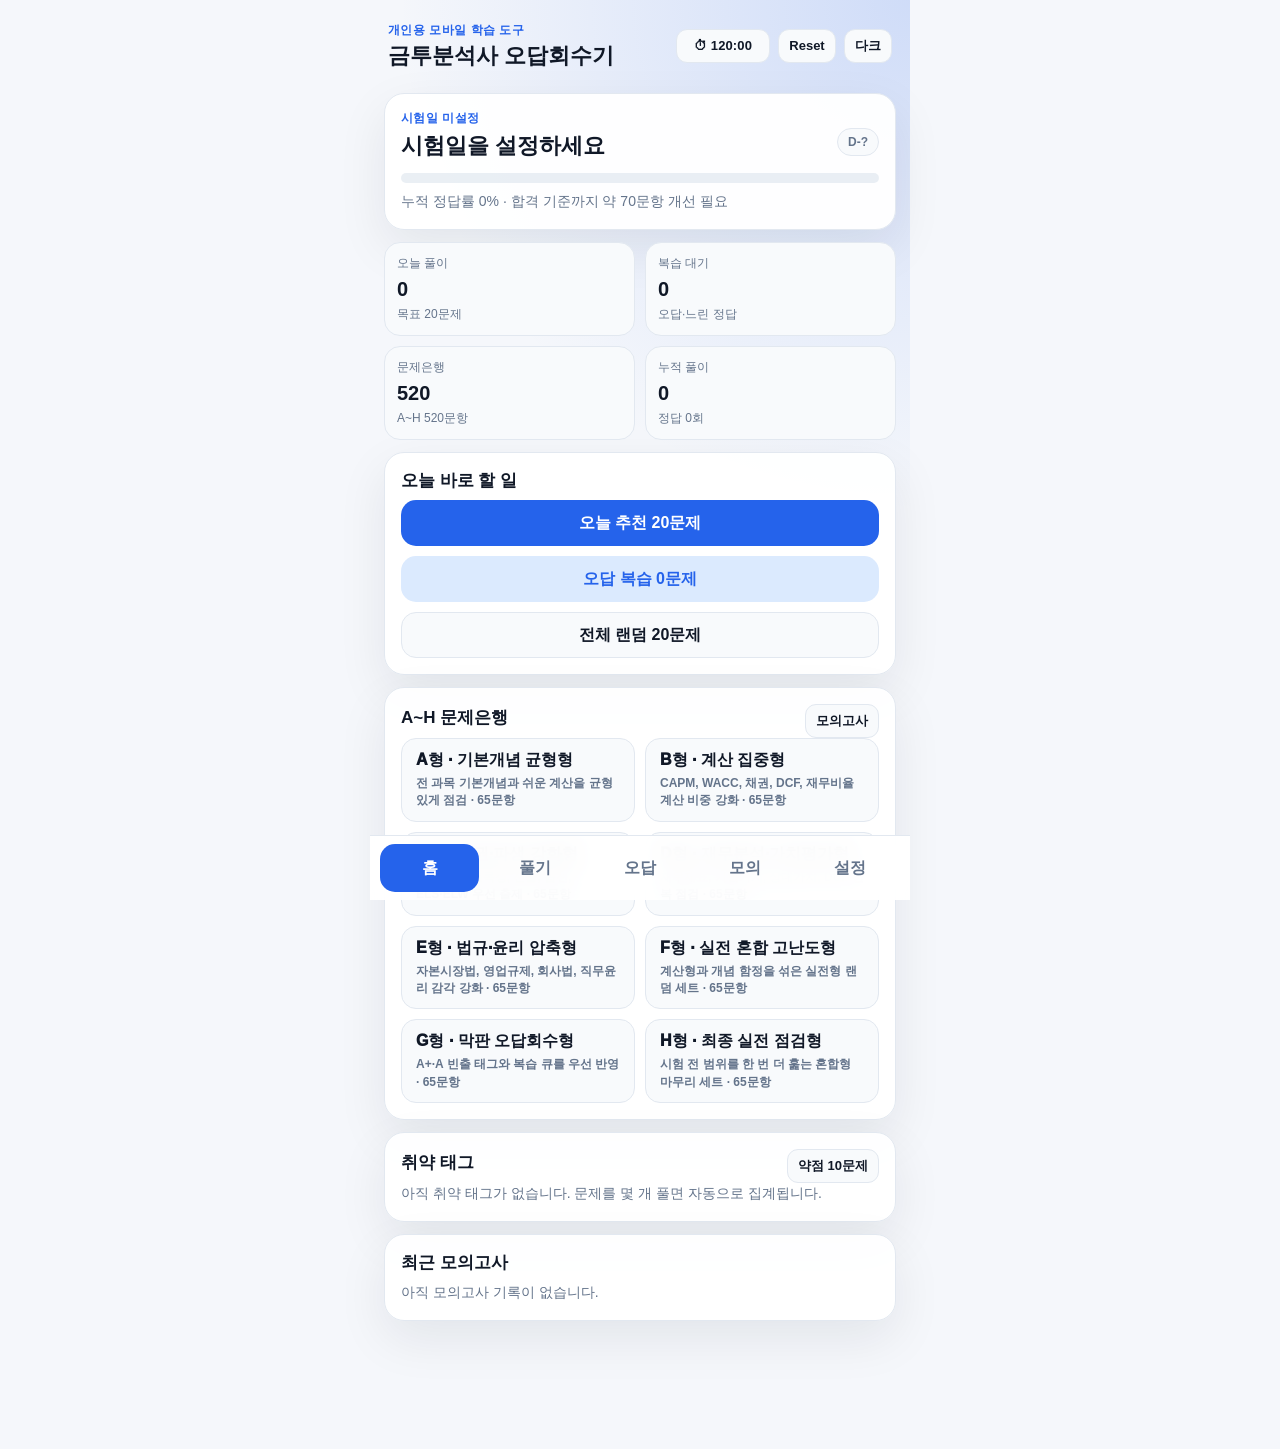
==== index.html @ 204c1f69 "Add files via upload" ====
<!doctype html>
<html lang="ko" data-theme="light">
<head>
  <meta charset="utf-8" />
  <meta name="viewport" content="width=device-width, initial-scale=1, viewport-fit=cover" />
  <meta name="theme-color" content="#f5f7fb" />
  <title>금투분석사 개인 오답회수기</title>
  <link rel="manifest" href="manifest.webmanifest" />
  <link rel="stylesheet" href="styles.css" />
</head>
<body>
  <div id="app-shell">
    <header class="app-header">
      <div>
        <p class="eyebrow">개인용 모바일 학습 도구</p>
        <h1>금투분석사 오답회수기</h1>
      </div>
      <div class="header-actions">
        <button id="appTimerToggle" class="ghost small timer-toggle" data-action="toggle-app-timer" type="button" aria-label="타이머 시작 또는 일시정지">⏱ 120:00</button>
        <button id="appTimerReset" class="ghost small timer-reset" data-action="reset-app-timer" type="button" aria-label="타이머 초기화">Reset</button>
        <button id="themeToggle" class="ghost small" data-action="toggle-theme" type="button">다크</button>
        <button id="installBtn" class="ghost small hidden" type="button">설치</button>
      </div>
    </header>

    <main id="view" class="view" aria-live="polite"></main>

    <nav class="tabbar" aria-label="주요 메뉴">
      <button class="tab active" data-tab="home" type="button">홈</button>
      <button class="tab" data-tab="quiz" type="button">풀기</button>
      <button class="tab" data-tab="wrong" type="button">오답</button>
      <button class="tab" data-tab="mock" type="button">모의</button>
      <button class="tab" data-tab="settings" type="button">설정</button>
    </nav>
  </div>

  <div id="toast" class="toast hidden" role="status"></div>

  <script src="app.js"></script>
</body>
</html>
---- styles.css ----
:root {
  --bg: #f5f7fb;
  --surface: #ffffff;
  --surface-2: #f8fafc;
  --ink: #101827;
  --muted: #64748b;
  --line: #e2e8f0;
  --primary: #2563eb;
  --primary-soft: #dbeafe;
  --primary-ink: #ffffff;
  --danger: #dc2626;
  --danger-soft: #fee2e2;
  --success: #15803d;
  --success-soft: #dcfce7;
  --warning: #b45309;
  --warning-soft: #fef3c7;
  --chip: #eef2ff;
  --shadow: 0 18px 50px rgba(15, 23, 42, .08);
  --radius: 20px;
  color-scheme: light;
}

html[data-theme="dark"] {
  --bg: #0b1220;
  --surface: #111827;
  --surface-2: #0f172a;
  --ink: #e5e7eb;
  --muted: #94a3b8;
  --line: #263244;
  --primary: #60a5fa;
  --primary-soft: #172554;
  --primary-ink: #07111f;
  --danger: #f87171;
  --danger-soft: #3f1d22;
  --success: #4ade80;
  --success-soft: #12301d;
  --warning: #fbbf24;
  --warning-soft: #3b2b0d;
  --chip: #18233a;
  --shadow: 0 18px 50px rgba(0, 0, 0, .28);
  color-scheme: dark;
}

* { box-sizing: border-box; }

html, body {
  margin: 0;
  min-height: 100%;
  background: var(--bg);
  color: var(--ink);
  font-family: -apple-system, BlinkMacSystemFont, "Apple SD Gothic Neo", "Noto Sans KR", "Segoe UI", sans-serif;
}

body { padding: env(safe-area-inset-top) 0 env(safe-area-inset-bottom); }
button, input, select, textarea { font: inherit; }
button { border: 0; cursor: pointer; }
button:disabled { opacity: .5; cursor: not-allowed; }

#app-shell {
  width: min(100%, 540px);
  min-height: 100vh;
  margin: 0 auto;
  position: relative;
  background: radial-gradient(circle at top right, color-mix(in srgb, var(--primary) 18%, transparent), transparent 32rem), var(--bg);
  padding-bottom: 88px;
}

.app-header {
  padding: 22px 18px 12px;
  display: flex;
  align-items: center;
  justify-content: space-between;
  gap: 16px;
}
.header-actions { display:flex; gap: 8px; align-items:center; }
.eyebrow { margin: 0 0 4px; color: var(--primary); font-weight: 900; font-size: 12px; letter-spacing: .04em; }
h1, h2, h3, p { margin-top: 0; }
h1 { margin-bottom: 0; font-size: 22px; line-height: 1.2; }
h2 { margin-bottom: 12px; font-size: 22px; }
h3 { margin-bottom: 8px; font-size: 17px; }
.view { padding: 0 14px 28px; }

.card {
  background: color-mix(in srgb, var(--surface) 96%, transparent);
  border: 1px solid var(--line);
  box-shadow: var(--shadow);
  border-radius: var(--radius);
  padding: 16px;
  margin: 12px 0;
}
.card.flat { box-shadow: none; background: var(--surface-2); }
.grid2 { display: grid; grid-template-columns: 1fr 1fr; gap: 10px; }
.grid3 { display: grid; grid-template-columns: repeat(3, 1fr); gap: 10px; }
.metric { background: var(--surface-2); border: 1px solid var(--line); border-radius: 16px; padding: 12px; }
.metric .label { color: var(--muted); font-size: 12px; margin: 0 0 6px; }
.metric .value { font-size: 20px; font-weight: 900; margin: 0; }
.metric .sub { color: var(--muted); font-size: 12px; margin: 5px 0 0; }
.progress { height: 10px; background: color-mix(in srgb, var(--line) 70%, transparent); border-radius: 999px; overflow: hidden; }
.progress > span { display: block; height: 100%; width: var(--w, 0%); background: var(--primary); border-radius: inherit; transition: width .25s ease; }
.stack { display: flex; flex-direction: column; gap: 10px; }
.row { display: flex; align-items: center; justify-content: space-between; gap: 10px; }
.row.wrap { flex-wrap: wrap; }
.actions { display: grid; grid-template-columns: 1fr; gap: 10px; }
.actions.two { grid-template-columns: 1fr 1fr; }
.actions.three { grid-template-columns: repeat(3, 1fr); }
.primary, .secondary, .ghost, .danger { min-height: 46px; border-radius: 15px; padding: 11px 14px; font-weight: 900; }
.primary { background: var(--primary); color: var(--primary-ink); }
.secondary { background: var(--primary-soft); color: var(--primary); }
.ghost { background: var(--surface-2); border: 1px solid var(--line); color: var(--ink); }
.danger { background: var(--danger-soft); color: var(--danger); }
.small { min-height: 34px; border-radius: 11px; padding: 7px 10px; font-size: 13px; }
.hidden { display:none !important; }
.note { color: var(--muted); font-size: 14px; line-height: 1.55; margin-bottom: 0; }
.muted { color: var(--muted); }
.chips { display: flex; flex-wrap: wrap; gap: 8px; }
.chip { display: inline-flex; align-items: center; justify-content: center; min-height: 28px; border-radius: 999px; padding: 5px 10px; background: var(--chip); color: var(--primary); font-size: 12px; font-weight: 900; border: 1px solid color-mix(in srgb, var(--primary) 18%, transparent); }
.chip.gray { color: var(--muted); background: var(--surface-2); border-color: var(--line); }
.chip.red { color: var(--danger); background: var(--danger-soft); border-color: color-mix(in srgb, var(--danger) 30%, transparent); }
.chip.green { color: var(--success); background: var(--success-soft); border-color: color-mix(in srgb, var(--success) 30%, transparent); }
.chip.yellow { color: var(--warning); background: var(--warning-soft); border-color: color-mix(in srgb, var(--warning) 30%, transparent); }
.list { display:flex; flex-direction:column; gap:10px; }
.item { border: 1px solid var(--line); background: var(--surface-2); border-radius: 16px; padding: 12px; }
.item-title { font-weight: 900; line-height: 1.35; }
.item-meta { margin-top: 5px; color: var(--muted); font-size: 12px; line-height: 1.45; }
.question-stem { font-size: 18px; line-height: 1.55; font-weight: 800; margin: 18px 0; white-space: pre-wrap; }
.choice { width:100%; text-align:left; min-height: 52px; border-radius: 16px; padding: 13px 14px; background: var(--surface-2); color: var(--ink); border: 1px solid var(--line); line-height:1.45; }
.choice.selected { border-color: var(--primary); background: var(--primary-soft); font-weight: 900; }
.choice.correct { border-color: var(--success); background: var(--success-soft); color: var(--success); }
.choice.wrong { border-color: var(--danger); background: var(--danger-soft); color: var(--danger); }
.explanation { margin-top: 8px; padding: 8px; border-radius: 12px; background: var(--surface-2); border: 1px solid var(--line); white-space: normal; line-height:1.48; }
.explanation-detailed { display: grid; gap: 7px; padding: 8px; }
.explain-section { border: 1px solid var(--line); background: color-mix(in srgb, var(--surface) 75%, var(--surface-2)); border-radius: 11px; padding: 8px 10px; }
.explain-section p { margin: 4px 0 0; color: var(--ink); line-height: 1.5; font-size: 13.5px; }
.explain-title { font-weight: 950; color: var(--primary); font-size: 13px; letter-spacing: .01em; }
.explain-section strong { color: var(--primary); }

.form { display:grid; gap: 12px; }
.field { display:grid; gap: 6px; }
.field label { color: var(--muted); font-size: 13px; font-weight: 800; }
input, select, textarea { width:100%; border: 1px solid var(--line); border-radius: 14px; padding: 12px; background: var(--surface-2); color: var(--ink); }
.table { width:100%; border-collapse: collapse; font-size: 13px; overflow:hidden; border-radius: 14px; }
.table th, .table td { padding: 10px 8px; border-bottom: 1px solid var(--line); text-align:left; vertical-align:top; }
.table th { color: var(--muted); font-weight: 900; }
.law-exempt { opacity:.45; }
.timer-box { position: sticky; top: 0; z-index: 3; margin-top: 0; }
.timer-text { font-size: 20px; font-weight: 950; font-variant-numeric: tabular-nums; }
.answer-grid { display:grid; grid-template-columns: repeat(10, 1fr); gap: 5px; }
.answer-dot { min-height: 28px; border-radius: 8px; background: var(--surface-2); border: 1px solid var(--line); color: var(--muted); font-size: 11px; font-weight: 800; }
.answer-dot.current { border-color: var(--primary); color: var(--primary); }
.answer-dot.answered { background: var(--primary-soft); color: var(--primary); }
.bank-card { text-align:left; display:block; width:100%; min-height: auto; }
.bank-title { font-weight: 950; margin-bottom: 4px; }
.bank-desc { color: var(--muted); font-size: 12px; line-height: 1.45; }
.tabbar { position: fixed; left: 50%; bottom: 0; transform: translateX(-50%); width: min(100%, 540px); display:grid; grid-template-columns: repeat(5, 1fr); gap: 6px; padding: 8px 10px calc(8px + env(safe-area-inset-bottom)); background: color-mix(in srgb, var(--surface) 94%, transparent); border-top: 1px solid var(--line); backdrop-filter: blur(14px); }
.tab { min-height: 48px; border-radius: 15px; background: transparent; color: var(--muted); font-weight: 900; }
.tab.active { background: var(--primary); color: var(--primary-ink); }
.toast { position: fixed; left: 50%; bottom: 86px; transform: translateX(-50%); width: min(92%, 500px); background: color-mix(in srgb, var(--ink) 92%, transparent); color: var(--bg); padding: 12px 14px; border-radius: 14px; text-align: center; font-weight: 800; z-index: 20; box-shadow: var(--shadow); }
@media (max-width: 380px) {
  .actions.two, .actions.three, .grid2, .grid3 { grid-template-columns: 1fr; }
  .answer-grid { grid-template-columns: repeat(5, 1fr); }
  h1 { font-size: 19px; }
}


.explain-section.emphasis { border-color: var(--primary); background: var(--primary-soft); }
.explain-list { margin: 5px 0 0; padding-left: 18px; line-height: 1.5; font-size: 13.5px; }
.choice-analysis { display: grid; gap: 5px; margin: 5px 0 0; padding-left: 0 !important; list-style: none; white-space: normal; }
.choice-analysis li { display: grid; gap: 4px; padding: 7px 8px; border: 1px solid var(--line); border-radius: 10px; background: var(--surface); font-size: 13.5px; line-height: 1.48; }
.choice-analysis .chip { width: fit-content; }


.timer-toggle {
  min-width: 94px;
  font-variant-numeric: tabular-nums;
  letter-spacing: .01em;
}
.timer-reset {
  min-width: 58px;
  padding-left: 9px;
  padding-right: 9px;
}
.timer-toggle.timer-running {
  background: var(--primary);
  color: var(--primary-ink);
  border-color: var(--primary);
}
.timer-toggle.timer-paused {
  color: var(--warning);
  background: var(--warning-soft);
  border-color: color-mix(in srgb, var(--warning) 30%, transparent);
}
.timer-note { margin-top: 4px; font-size: 12px; }
.hint-actions { display: flex; justify-content: flex-end; margin: -6px 0 10px; }
.hint-box {
  border: 1px solid color-mix(in srgb, var(--primary) 34%, var(--line));
  background: color-mix(in srgb, var(--primary-soft) 55%, var(--surface));
  border-radius: 16px;
  padding: 12px;
  margin: 0 0 12px;
  line-height: 1.58;
}
.hint-title {
  font-weight: 950;
  color: var(--primary);
  margin-bottom: 6px;
}
.hint-box p { margin: 6px 0 0; color: var(--ink); font-size: 14px; }
@media (max-width: 430px) {
  .app-header { align-items: flex-start; }
  .header-actions { flex-wrap: wrap; justify-content: flex-end; max-width: 190px; }
  .timer-toggle { min-width: 100px; }
  .timer-reset { min-width: 58px; }
}


.review-list { display: grid; gap: 8px; }
.review-item {
  border: 1px solid var(--line);
  border-radius: 14px;
  background: var(--surface-2);
  overflow: hidden;
}
.review-item.correct { border-color: color-mix(in srgb, var(--success) 26%, var(--line)); }
.review-item.wrong { border-color: color-mix(in srgb, var(--danger) 28%, var(--line)); }
.review-item summary {
  cursor: pointer;
  list-style: none;
  padding: 10px 11px;
}
.review-item summary::-webkit-details-marker { display: none; }
.review-summary-main { display: flex; align-items: center; gap: 8px; flex-wrap: wrap; line-height: 1.35; }
.review-summary-meta { margin-top: 4px; color: var(--muted); font-size: 12px; line-height: 1.35; }
.review-body { padding: 0 10px 10px; cursor: pointer; }
.review-choice-summary { display: flex; flex-wrap: wrap; gap: 6px; margin: 0 0 8px; }
.review-choices .choice { cursor: default; }

.review-body .question-stem { margin: 10px 0; font-size: 16px; line-height: 1.45; }
.review-body .stack { gap: 6px; }
.review-body .choice { min-height: auto; padding: 9px 10px; border-radius: 11px; line-height: 1.38; }
.review-body .explanation { margin-top: 8px; }
.review-body .explain-title { font-size: 12.5px; }
.review-body .chip { min-height: 24px; padding: 3px 8px; }
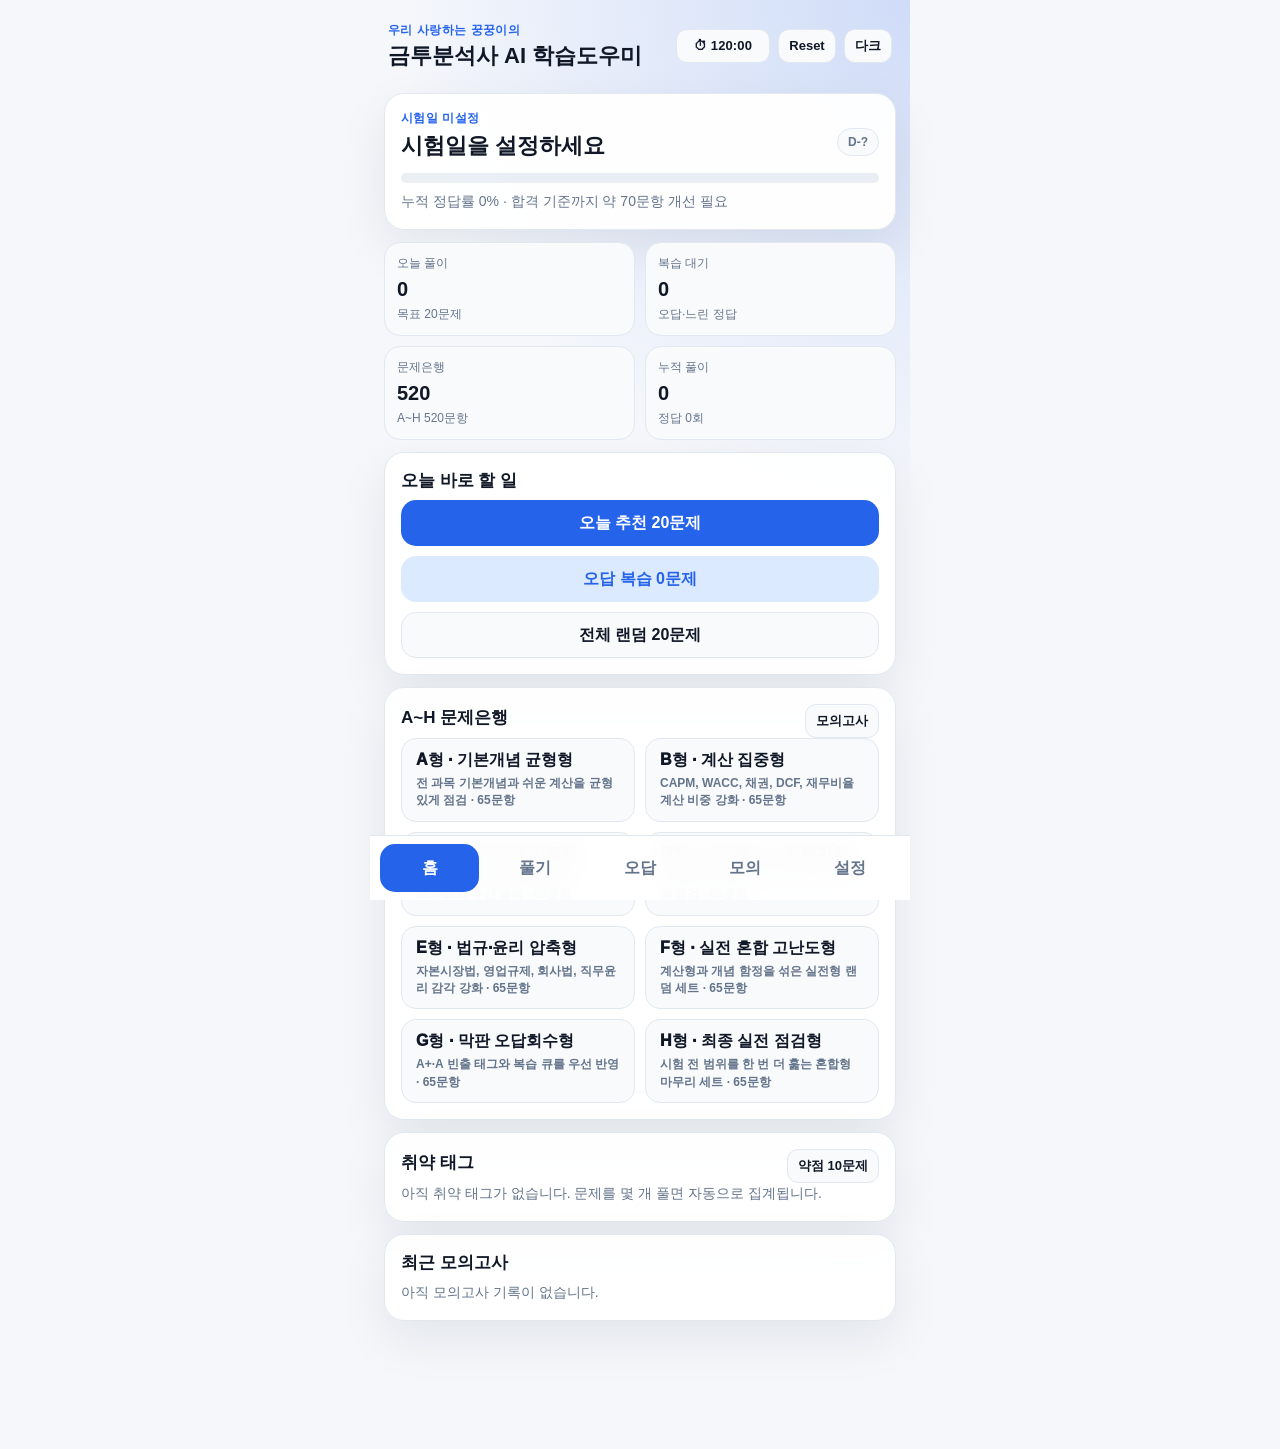
==== commit 9a510b87: "Add files via upload" ====
--- a/index.html
+++ b/index.html
@@ -4,7 +4,7 @@
   <meta charset="utf-8" />
   <meta name="viewport" content="width=device-width, initial-scale=1, viewport-fit=cover" />
   <meta name="theme-color" content="#f5f7fb" />
-  <title>금투분석사 개인 오답회수기</title>
+  <title>우리 사랑하는 꿍꿍이의 금투분석사 AI 학습도우미</title>
   <link rel="manifest" href="manifest.webmanifest" />
   <link rel="stylesheet" href="styles.css" />
 </head>
@@ -12,8 +12,8 @@
   <div id="app-shell">
     <header class="app-header">
       <div>
-        <p class="eyebrow">개인용 모바일 학습 도구</p>
-        <h1>금투분석사 오답회수기</h1>
+        <p class="eyebrow">우리 사랑하는 꿍꿍이의</p>
+        <h1>금투분석사 AI 학습도우미</h1>
       </div>
       <div class="header-actions">
         <button id="appTimerToggle" class="ghost small timer-toggle" data-action="toggle-app-timer" type="button" aria-label="타이머 시작 또는 일시정지">⏱ 120:00</button>
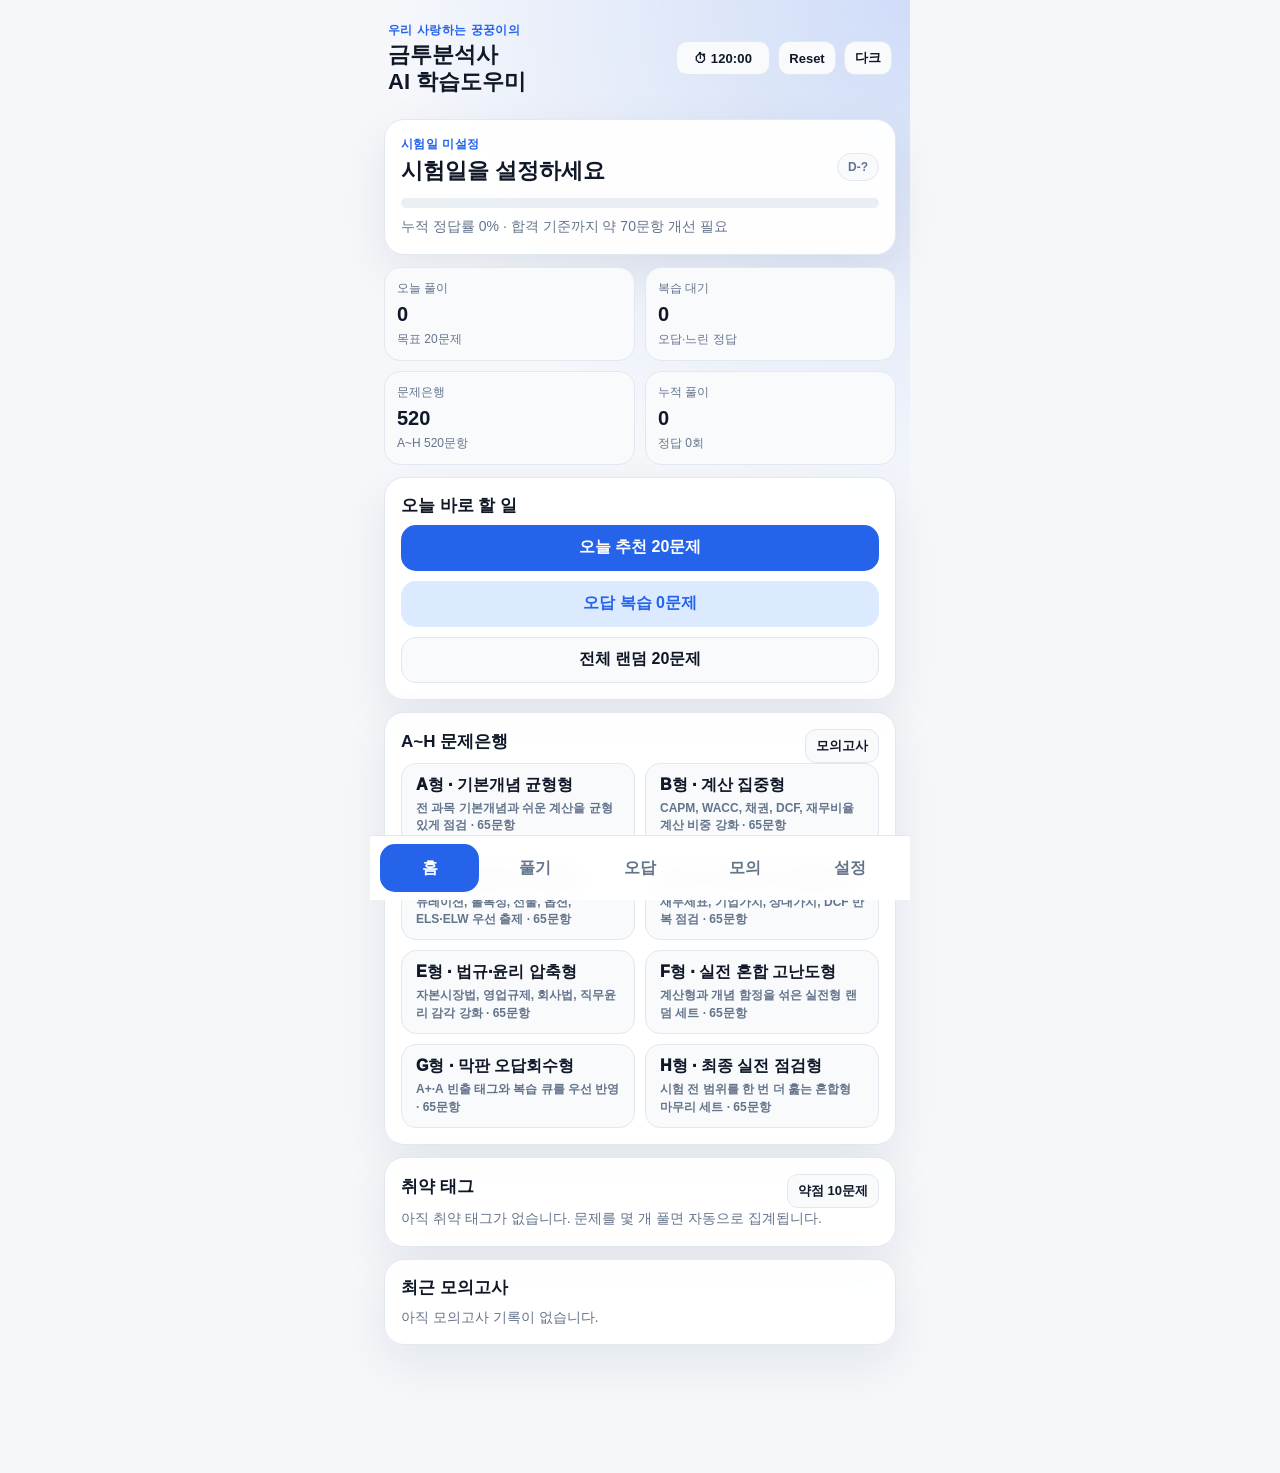
==== commit f7f59386: "Add files via upload" ====
--- a/index.html
+++ b/index.html
@@ -13,7 +13,7 @@
     <header class="app-header">
       <div>
         <p class="eyebrow">우리 사랑하는 꿍꿍이의</p>
-        <h1>금투분석사 AI 학습도우미</h1>
+        <h1>금투분석사<br />AI 학습도우미</h1>
       </div>
       <div class="header-actions">
         <button id="appTimerToggle" class="ghost small timer-toggle" data-action="toggle-app-timer" type="button" aria-label="타이머 시작 또는 일시정지">⏱ 120:00</button>
--- a/styles.css
+++ b/styles.css
@@ -73,7 +73,7 @@
   gap: 16px;
 }
 .header-actions { display:flex; gap: 8px; align-items:center; }
-.eyebrow { margin: 0 0 4px; color: var(--primary); font-weight: 900; font-size: 12px; letter-spacing: .04em; }
+.eyebrow { margin: 0 0 4px; color: var(--primary); font-weight: 900; font-size: 12px; letter-spacing: .04em; line-height: 1.35; }
 h1, h2, h3, p { margin-top: 0; }
 h1 { margin-bottom: 0; font-size: 22px; line-height: 1.2; }
 h2 { margin-bottom: 12px; font-size: 22px; }
